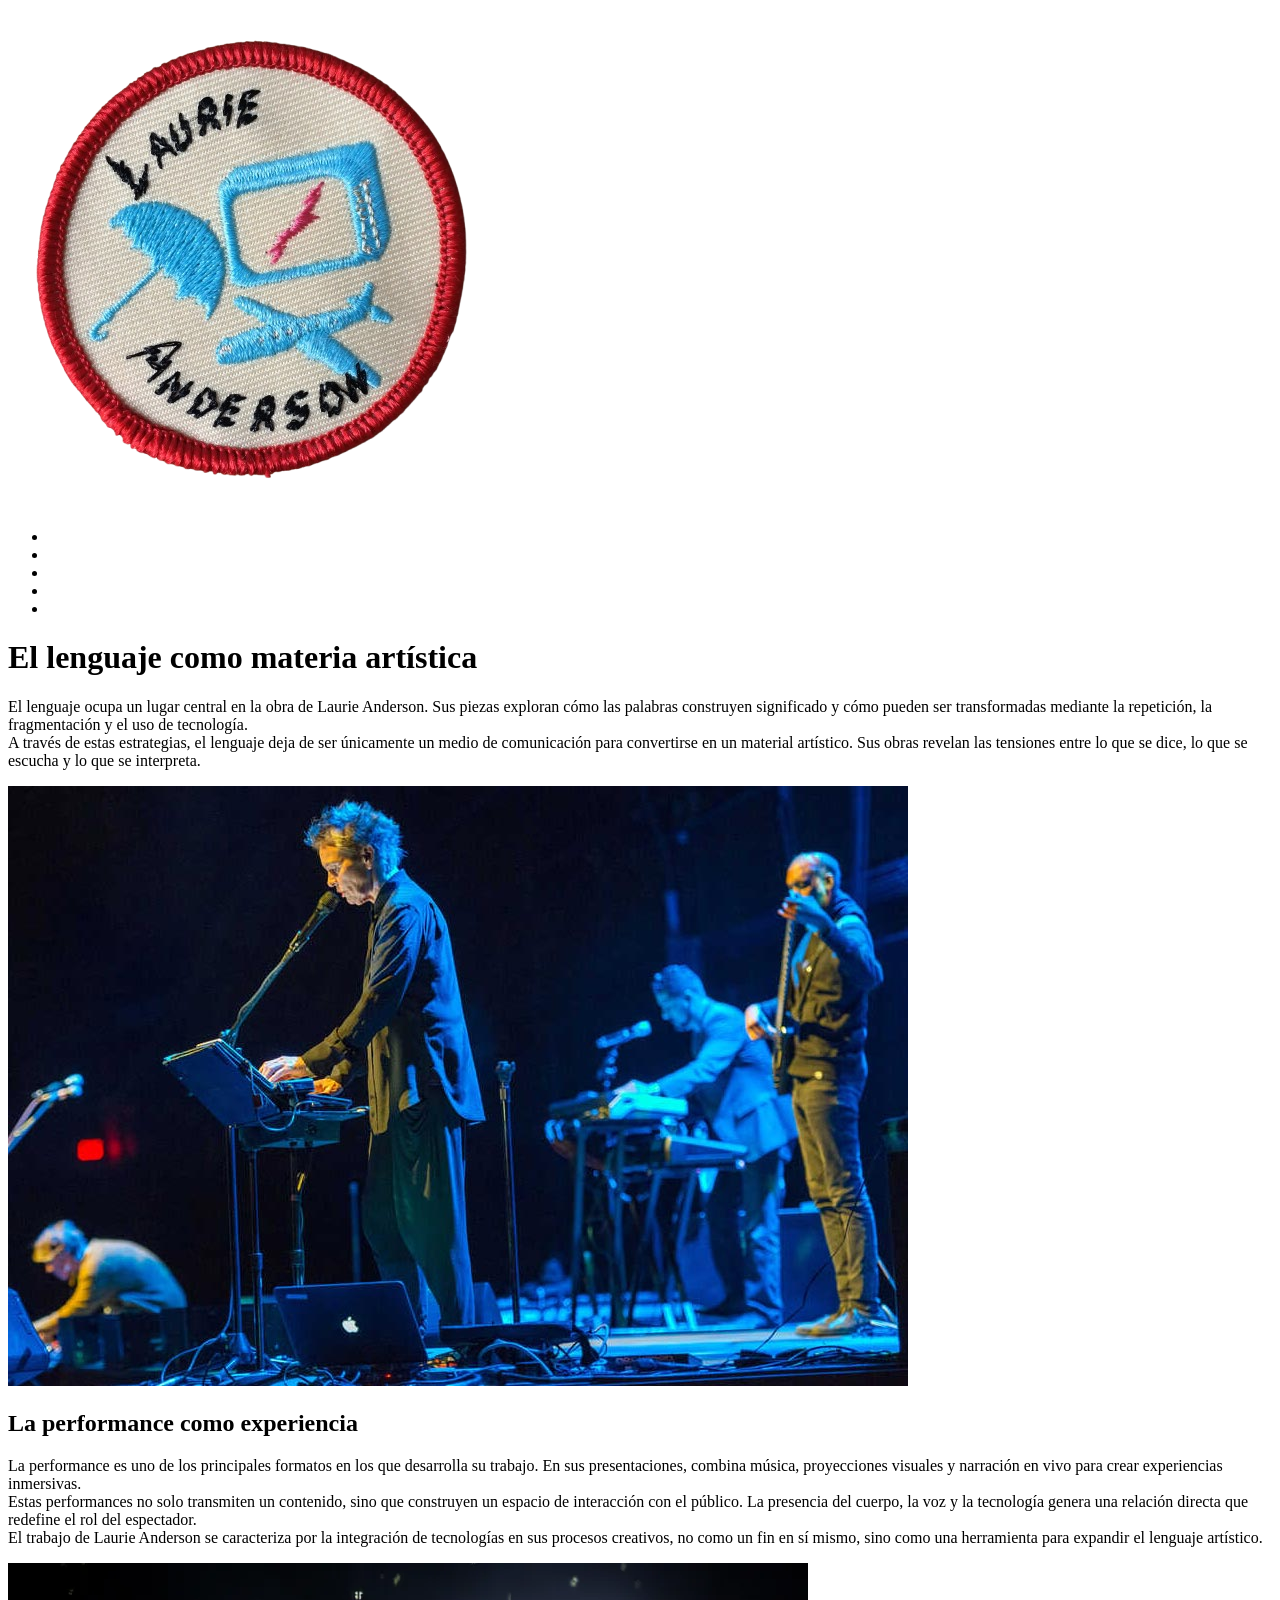
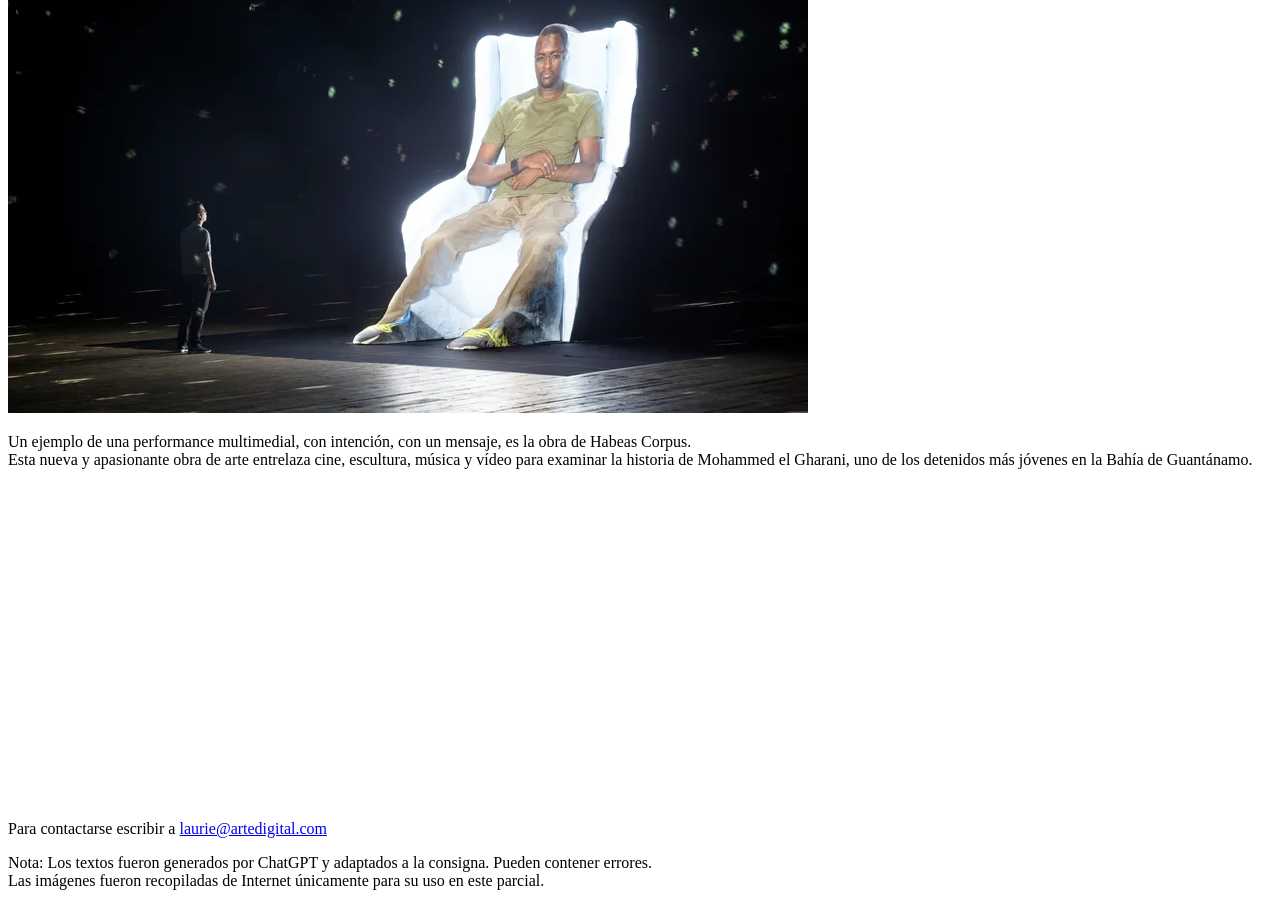
==== pag2-metodologia.html @ 0315f9ae "Finalizo de bosquejar páginas 2 y 3, y corrijo unos errores semánticos" ====
<!DOCTYPE html>
<html lang="es">
    <head>
        <title>Laurie Anderson</title>
        <meta charset="UTF-8">
        <link rel="icon" type="image/x-icon" href="materiales-extra/logo-icon.ico">
    </head>
    <body>
        <header>
            <img src="materiales-extra/logo-header.png" alt="Logo de parche de Laurie Anderson" class="logo-header">
            <nav>
                <ul>
                    <li class="vinculos-header"><a href=""></a></li>
                    <li class="vinculos-header"><a href=""></a></li>
                    <li class="twitter"><a href="http://www.twitter.com/onlyanexpert" target="_blank"></a></li>
                    <li class="facebook"><a href="https://www.facebook.com/LaurieAnderson" target="_blank"></li>
                    <li class="instagram"><a href="http://instagram.com/laurieandersonofficial" target="_blank"></a></li>
                </ul>
            </nav>
        </header>
        <main>
            <h1>El lenguaje como materia artística</h1>
            <p>El lenguaje ocupa un lugar central en la obra de Laurie Anderson. Sus piezas exploran cómo las palabras construyen significado y cómo pueden ser transformadas mediante la repetición, la fragmentación y el uso de tecnología.<br>
                A través de estas estrategias, el lenguaje deja de ser únicamente un medio de comunicación para convertirse en un material artístico. Sus obras revelan las tensiones entre lo que se dice, lo que se escucha y lo que se interpreta.</p>
            <img src="materiales-tema2/anderson-2.jpg" alt="Laurie Anderson en el concierto Habeas Corpus">
            <h2>La performance como experiencia</h2>
            <p>La performance es uno de los principales formatos en los que desarrolla su trabajo. En sus presentaciones, combina música, proyecciones visuales y narración en vivo para crear experiencias inmersivas.<br>
                Estas performances no solo transmiten un contenido, sino que construyen un espacio de interacción con el público. La presencia del cuerpo, la voz y la tecnología genera una relación directa que redefine el rol del espectador.<br>
                El trabajo de Laurie Anderson se caracteriza por la integración de tecnologías en sus procesos creativos, no como un fin en sí mismo, sino como una herramienta para expandir el lenguaje artístico.</p>
            <img src="materiales-extra/anderson-habeas-corpus.jpg" alt="Mohammed El Gharani proyectado en la muestra de Habeas Corpus">
            <p>Un ejemplo de una performance multimedial, con intención, con un mensaje, es la obra de Habeas Corpus.<br>
                Esta nueva y apasionante obra de arte entrelaza cine, escultura, música y vídeo para examinar la historia de Mohammed el Gharani, uno de los detenidos más jóvenes en la Bahía de Guantánamo.</p>
            <iframe width="560" height="315" src="https://www.youtube.com/embed/kUKLA-W0nDM?si=xR0aLbMZtqOTY770" title="YouTube video player" frameborder="0" allow="accelerometer; autoplay; clipboard-write; encrypted-media; gyroscope; picture-in-picture; web-share" referrerpolicy="strict-origin-when-cross-origin" allowfullscreen></iframe>
        </main>
        <footer>
            <p>Para contactarse escribir a <a href="mailto:laurie@artedigital.com">laurie@artedigital.com</a></p>
            <p>Nota: Los textos fueron generados por ChatGPT y adaptados a la consigna. Pueden contener errores.<br>Las imágenes fueron recopiladas de Internet únicamente para su uso en este parcial.</p>
        </footer>
    </body>
</html>
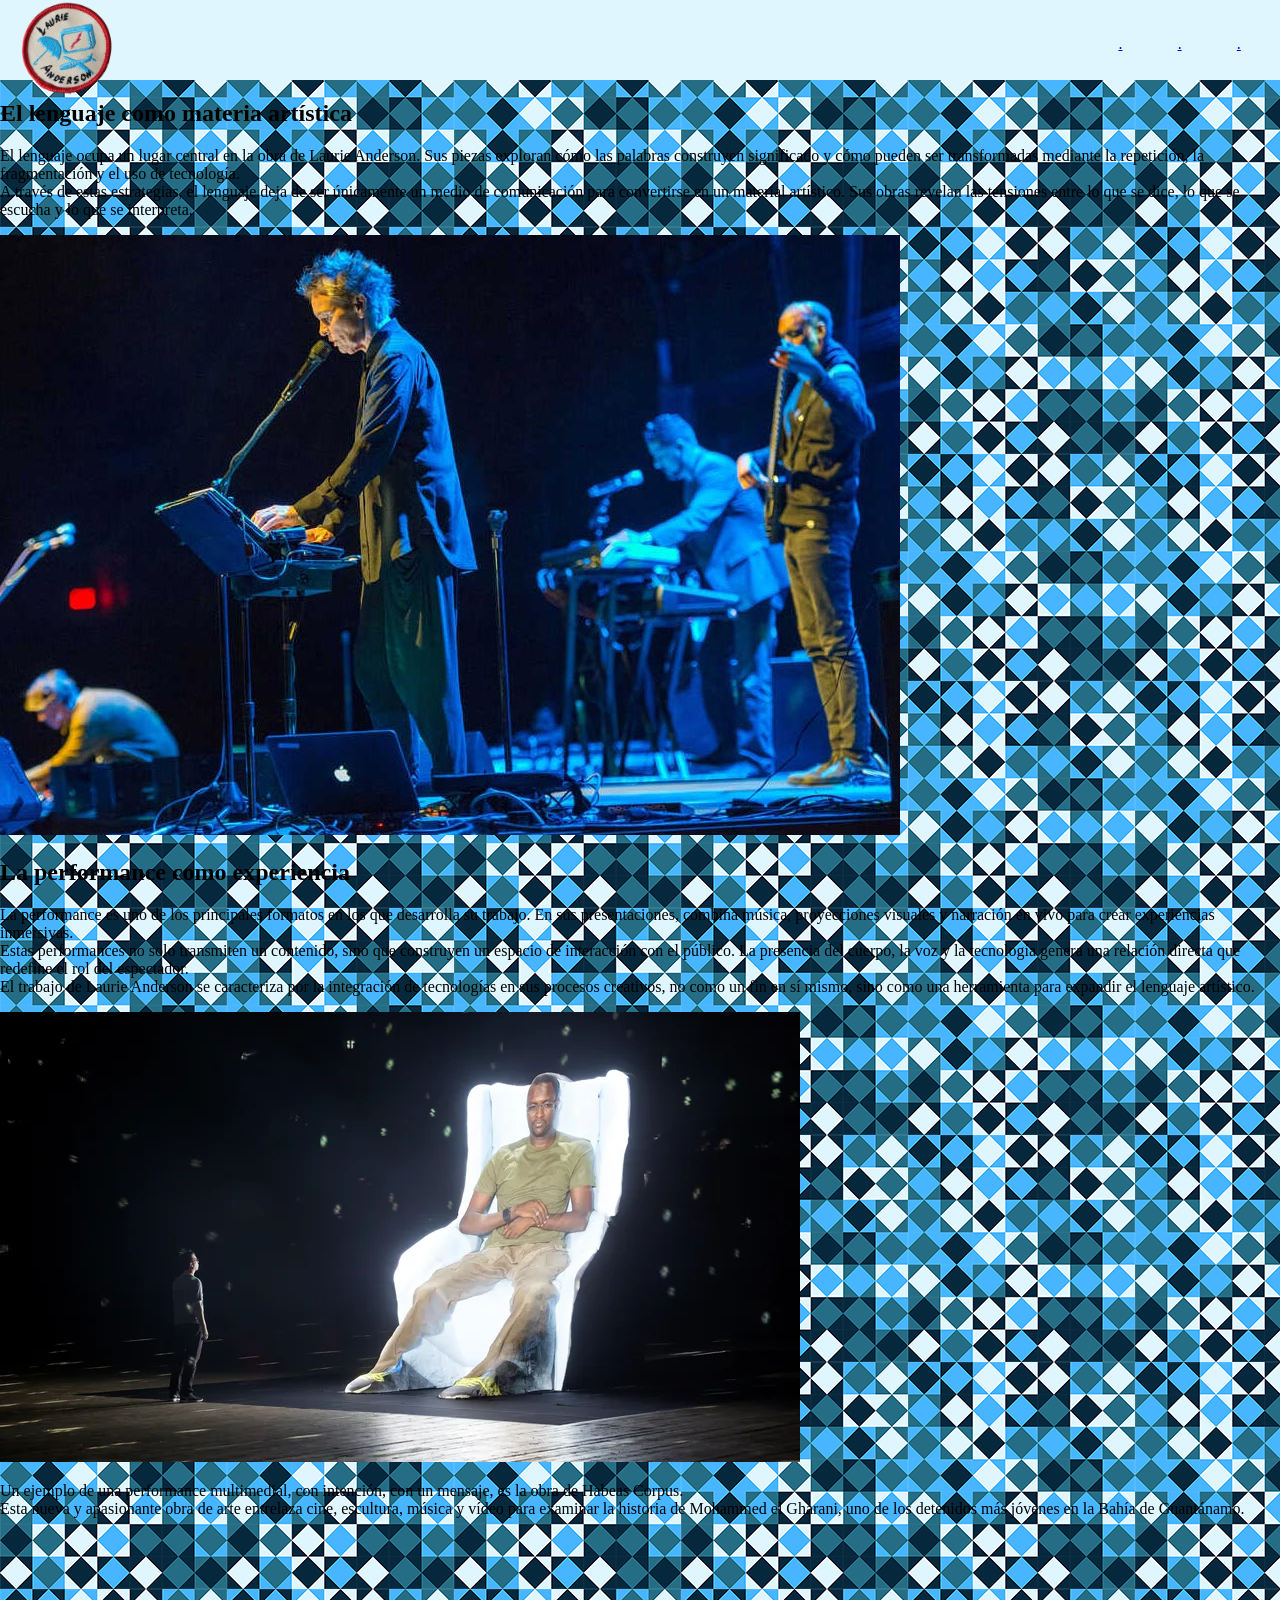
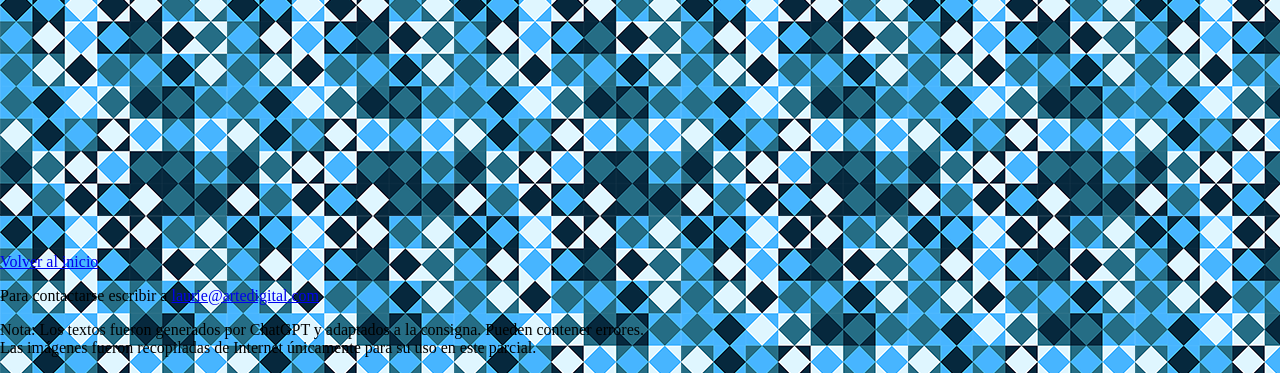
==== commit d1d9c3f3: "Agrego clases e identificadores a mi código HTML y comienzo a diseñar la página inicial" ====
--- a/pag2-metodologia.html
+++ b/pag2-metodologia.html
@@ -1,9 +1,13 @@
 <!DOCTYPE html>
 <html lang="es">
     <head>
-        <title>Laurie Anderson</title>
+        <title>Laurie Anderson - Metodología</title>
         <meta charset="UTF-8">
+        <link href="estilos.css" rel="stylesheet">
         <link rel="icon" type="image/x-icon" href="materiales-extra/logo-icon.ico">
+        <link rel="preconnect" href="https://fonts.googleapis.com">
+        <link rel="preconnect" href="https://fonts.gstatic.com" crossorigin>
+        <link href="https://fonts.googleapis.com/css2?family=Abel&display=swap" rel="stylesheet">
     </head>
     <body>
         <header>
@@ -12,25 +16,33 @@
                 <ul>
                     <li class="vinculos-header"><a href=""></a></li>
                     <li class="vinculos-header"><a href=""></a></li>
-                    <li class="twitter"><a href="http://www.twitter.com/onlyanexpert" target="_blank"></a></li>
-                    <li class="facebook"><a href="https://www.facebook.com/LaurieAnderson" target="_blank"></li>
-                    <li class="instagram"><a href="http://instagram.com/laurieandersonofficial" target="_blank"></a></li>
+                    <li class="twitter redes"><a href="http://www.twitter.com/onlyanexpert" target="_blank">.</a></li>
+                    <li class="facebook redes"><a href="https://www.facebook.com/LaurieAnderson" target="_blank">.</a></li>
+                    <li class="instagram redes"><a href="http://instagram.com/laurieandersonofficial" target="_blank">.</a></li>
                 </ul>
             </nav>
         </header>
         <main>
-            <h1>El lenguaje como materia artística</h1>
-            <p>El lenguaje ocupa un lugar central en la obra de Laurie Anderson. Sus piezas exploran cómo las palabras construyen significado y cómo pueden ser transformadas mediante la repetición, la fragmentación y el uso de tecnología.<br>
-                A través de estas estrategias, el lenguaje deja de ser únicamente un medio de comunicación para convertirse en un material artístico. Sus obras revelan las tensiones entre lo que se dice, lo que se escucha y lo que se interpreta.</p>
-            <img src="materiales-tema2/anderson-2.jpg" alt="Laurie Anderson en el concierto Habeas Corpus">
-            <h2>La performance como experiencia</h2>
-            <p>La performance es uno de los principales formatos en los que desarrolla su trabajo. En sus presentaciones, combina música, proyecciones visuales y narración en vivo para crear experiencias inmersivas.<br>
-                Estas performances no solo transmiten un contenido, sino que construyen un espacio de interacción con el público. La presencia del cuerpo, la voz y la tecnología genera una relación directa que redefine el rol del espectador.<br>
-                El trabajo de Laurie Anderson se caracteriza por la integración de tecnologías en sus procesos creativos, no como un fin en sí mismo, sino como una herramienta para expandir el lenguaje artístico.</p>
-            <img src="materiales-extra/anderson-habeas-corpus.jpg" alt="Mohammed El Gharani proyectado en la muestra de Habeas Corpus">
-            <p>Un ejemplo de una performance multimedial, con intención, con un mensaje, es la obra de Habeas Corpus.<br>
-                Esta nueva y apasionante obra de arte entrelaza cine, escultura, música y vídeo para examinar la historia de Mohammed el Gharani, uno de los detenidos más jóvenes en la Bahía de Guantánamo.</p>
-            <iframe width="560" height="315" src="https://www.youtube.com/embed/kUKLA-W0nDM?si=xR0aLbMZtqOTY770" title="YouTube video player" frameborder="0" allow="accelerometer; autoplay; clipboard-write; encrypted-media; gyroscope; picture-in-picture; web-share" referrerpolicy="strict-origin-when-cross-origin" allowfullscreen></iframe>
+            <a id="inicio"></a>            
+            <section>
+                <h1>El lenguaje como materia artística</h1>
+                <p>El lenguaje ocupa un lugar central en la obra de Laurie Anderson. Sus piezas exploran cómo las palabras construyen significado y cómo pueden ser transformadas mediante la repetición, la fragmentación y el uso de tecnología.<br>
+                    A través de estas estrategias, el lenguaje deja de ser únicamente un medio de comunicación para convertirse en un material artístico. Sus obras revelan las tensiones entre lo que se dice, lo que se escucha y lo que se interpreta.</p>
+                <img src="materiales-tema2/anderson-2.jpg" alt="Laurie Anderson en el concierto Habeas Corpus">
+            </section>
+            <section>
+                <h2>La performance como experiencia</h2>
+                <p>La performance es uno de los principales formatos en los que desarrolla su trabajo. En sus presentaciones, combina música, proyecciones visuales y narración en vivo para crear experiencias inmersivas.<br>
+                    Estas performances no solo transmiten un contenido, sino que construyen un espacio de interacción con el público. La presencia del cuerpo, la voz y la tecnología genera una relación directa que redefine el rol del espectador.<br>
+                    El trabajo de Laurie Anderson se caracteriza por la integración de tecnologías en sus procesos creativos, no como un fin en sí mismo, sino como una herramienta para expandir el lenguaje artístico.</p>
+                <img src="materiales-extra/anderson-habeas-corpus.jpg" alt="Mohammed El Gharani proyectado en la muestra de Habeas Corpus">
+            </section>  
+            <section>  
+                <p>Un ejemplo de una performance multimedial, con intención, con un mensaje, es la obra de Habeas Corpus.<br>
+                    Esta nueva y apasionante obra de arte entrelaza cine, escultura, música y vídeo para examinar la historia de Mohammed el Gharani, uno de los detenidos más jóvenes en la Bahía de Guantánamo.</p>
+                <iframe width="560" height="315" src="https://www.youtube.com/embed/kUKLA-W0nDM?si=xR0aLbMZtqOTY770" title="YouTube video player" frameborder="0" allow="accelerometer; autoplay; clipboard-write; encrypted-media; gyroscope; picture-in-picture; web-share" referrerpolicy="strict-origin-when-cross-origin" allowfullscreen></iframe>
+            </section>
+            <div id="boton-ancla"><a href="#inicio">Volver al inicio</a></div>
         </main>
         <footer>
             <p>Para contactarse escribir a <a href="mailto:laurie@artedigital.com">laurie@artedigital.com</a></p>
--- a/estilos.css
+++ b/estilos.css
@@ -0,0 +1,106 @@
+/* body */
+body {
+    background: rgba(71, 181, 255) url(materiales-tema2/fondo.png);
+    margin: 0;
+    padding: 0;
+}
+
+/* barra de navegación */
+header {
+    display: flex;
+    box-sizing: border-box;
+    align-items: center;
+    top: 0;
+    left: 0;
+    right: 0;
+    height: 5rem;
+    background-color: rgba(223, 246, 255);
+    margin: 0 0 0 0;
+}
+
+.logo-header {
+    height: 6.5rem; 
+    width: auto;
+    margin-top: 1rem;
+    margin-left: 1rem;
+}
+
+nav {
+    margin-left: auto;
+    height: 100%;
+}
+nav ul {
+    list-style-type: none;
+    display: flex;
+    align-items: center;
+    margin: 0;
+    padding: 0;
+    height: 100%;
+}
+
+.vinculos-header {
+    gap: 1rem;
+    display: flex;
+    font-family: "Abel", sans-serif;
+    font-weight: 400;
+    font-style: normal;
+    font-size: 3rem;
+    margin-right: 3rem;
+    gap: 2rem;
+    height: 100%;
+}
+
+.vinculos-header a{
+    display: flex;
+    color:black;
+    text-decoration: none;
+    height: 100%;
+    align-items: center;
+    padding: 0 1.5rem;
+}
+
+.vinculos-header a:hover{
+    background-color: rgba(186, 206, 214);
+}
+
+.redes {
+    display: flex;
+    align-items: center;
+    margin-left: 1rem;
+    margin-right: 1.5rem;
+    margin-top: 0.5rem;
+}
+
+.twitter, .facebook, .instagram {
+    height: 1.2rem;
+    width: 1.2rem;
+}
+
+/* main pág principal */
+.sec-inicio1, .sec-inicio2 {
+    background-color: rgba(203, 231, 242, 0.8);
+    width: 80%;
+    border-radius: 0.2rem;
+    display: flex;
+    margin-top: 2rem;
+    padding: 1rem 1rem 1rem 1rem;
+}
+
+.sec-inicio1 p, .sec-inicio1 h1, .sec-inicio2 p, .sec-inicio2 h2{
+    width: 90%;
+    font-family: Verdana, Geneva, Tahoma, sans-serif;
+}
+
+.sec-inicio2 {
+    margin-left: auto;
+}
+
+#frase-foto {
+    font-style: italic;
+    color: rgb(90,90,90);
+    font-size: 0.8rem;
+}
+
+#foto-inicio, #osuperman {
+    margin: 2rem 1rem;
+}
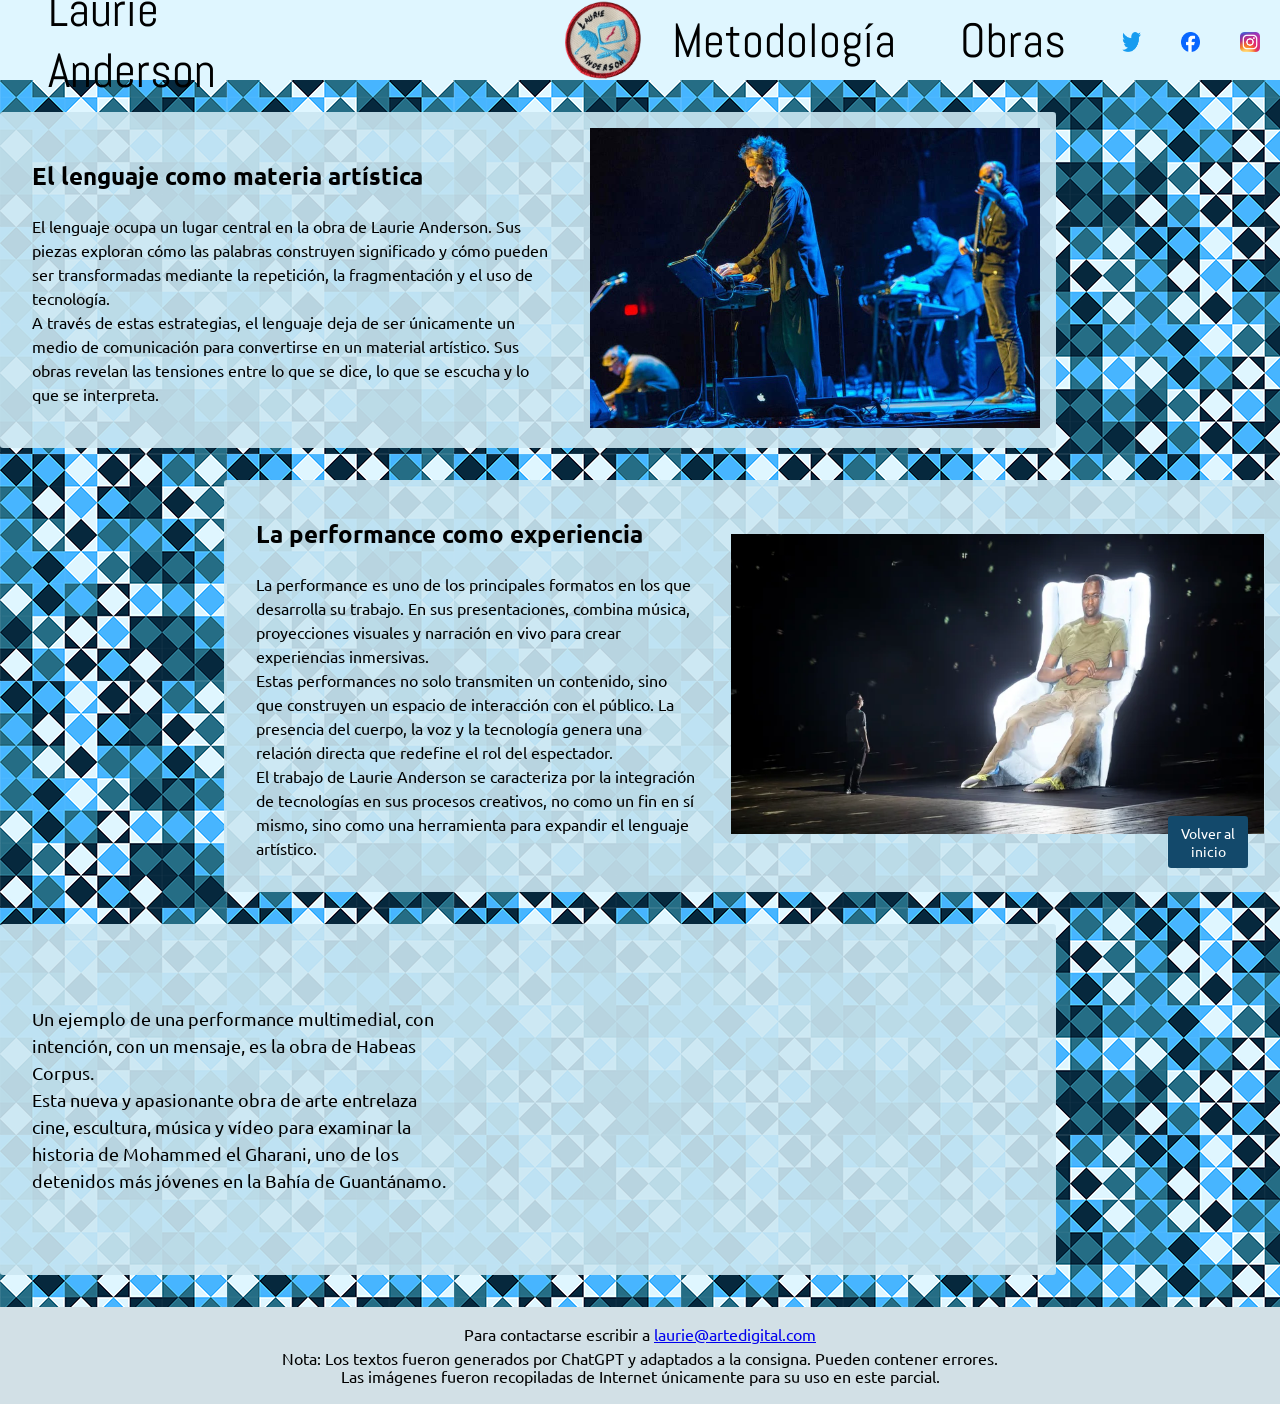
==== commit ed39c612: "Finalizo css de páginas 1 (principal) y 2 (metodología)" ====
--- a/pag2-metodologia.html
+++ b/pag2-metodologia.html
@@ -1,52 +1,88 @@
 <!DOCTYPE html>
 <html lang="es">
-    <head>
-        <title>Laurie Anderson - Metodología</title>
-        <meta charset="UTF-8">
-        <link href="estilos.css" rel="stylesheet">
-        <link rel="icon" type="image/x-icon" href="materiales-extra/logo-icon.ico">
-        <link rel="preconnect" href="https://fonts.googleapis.com">
-        <link rel="preconnect" href="https://fonts.gstatic.com" crossorigin>
-        <link href="https://fonts.googleapis.com/css2?family=Abel&display=swap" rel="stylesheet">
-    </head>
-    <body>
-        <header>
-            <img src="materiales-extra/logo-header.png" alt="Logo de parche de Laurie Anderson" class="logo-header">
-            <nav>
-                <ul>
-                    <li class="vinculos-header"><a href=""></a></li>
-                    <li class="vinculos-header"><a href=""></a></li>
-                    <li class="twitter redes"><a href="http://www.twitter.com/onlyanexpert" target="_blank">.</a></li>
-                    <li class="facebook redes"><a href="https://www.facebook.com/LaurieAnderson" target="_blank">.</a></li>
-                    <li class="instagram redes"><a href="http://instagram.com/laurieandersonofficial" target="_blank">.</a></li>
-                </ul>
-            </nav>
-        </header>
-        <main>
-            <a id="inicio"></a>            
-            <section>
+
+<head>
+    <title>Laurie Anderson - Metodología</title>
+    <meta charset="UTF-8">
+    <link href="estilos.css" rel="stylesheet">
+    <link rel="icon" type="image/x-icon" href="materiales-extra/logo-icon.ico">
+</head>
+
+<body>
+    <a id="inicio"></a>
+    <header>
+        <p id="nombre-header">Laurie Anderson</p>
+        <a href="index.html" class="logo-link"><img src="materiales-extra/logo-header.png"
+                alt="Logo de parche de Laurie Anderson" height="200" width="200" class="logo-header"></a>
+        <nav>
+            <ul>
+                <div class="vinculos-header">
+                    <li><a href="pag2-metodologia.html">Metodología</a></li>
+                    <li><a href="pag3-obras.html">Obras</a></li>
+                </div>
+                <li class="redes"><a href="http://www.twitter.com/onlyanexpert" target="_blank"><img
+                            src="materiales-extra/twitter.png" alt="Logo de Twitter" class="twitter"></a></li>
+                <li class="redes"><a href="https://www.facebook.com/LaurieAnderson" target="_blank"><img
+                            src="materiales-extra/facebook.png" alt="Logo de Facebook" class="facebook"></a></li>
+                <li class="redes"><a href="http://instagram.com/laurieandersonofficial" target="_blank"><img
+                            src="materiales-extra/instagram.png" alt="Logo de Instagram" class="instagram"></a></li>
+            </ul>
+        </nav>
+    </header>
+    <main>
+        <section class="sec-meto1">
+            <div class="textos">
                 <h1>El lenguaje como materia artística</h1>
-                <p>El lenguaje ocupa un lugar central en la obra de Laurie Anderson. Sus piezas exploran cómo las palabras construyen significado y cómo pueden ser transformadas mediante la repetición, la fragmentación y el uso de tecnología.<br>
-                    A través de estas estrategias, el lenguaje deja de ser únicamente un medio de comunicación para convertirse en un material artístico. Sus obras revelan las tensiones entre lo que se dice, lo que se escucha y lo que se interpreta.</p>
-                <img src="materiales-tema2/anderson-2.jpg" alt="Laurie Anderson en el concierto Habeas Corpus">
-            </section>
-            <section>
+                <p>El lenguaje ocupa un lugar central en la obra de Laurie Anderson. Sus piezas exploran cómo las
+                    palabras construyen significado y cómo pueden ser transformadas mediante la repetición, la
+                    fragmentación y el uso de tecnología.<br>
+                    A través de estas estrategias, el lenguaje deja de ser únicamente un medio de comunicación para
+                    convertirse en un material artístico. Sus obras revelan las tensiones entre lo que se dice, lo que
+                    se escucha y lo que se interpreta.</p>
+            </div>
+            <div class="obj-meto">
+                <img src="materiales-tema2/anderson-2.jpg" alt="Laurie Anderson en el concierto Habeas Corpus" height="300" width="auto">
+            </div>
+        </section>
+        <section class="sec-meto2">
+            <div class="textos">
                 <h2>La performance como experiencia</h2>
-                <p>La performance es uno de los principales formatos en los que desarrolla su trabajo. En sus presentaciones, combina música, proyecciones visuales y narración en vivo para crear experiencias inmersivas.<br>
-                    Estas performances no solo transmiten un contenido, sino que construyen un espacio de interacción con el público. La presencia del cuerpo, la voz y la tecnología genera una relación directa que redefine el rol del espectador.<br>
-                    El trabajo de Laurie Anderson se caracteriza por la integración de tecnologías en sus procesos creativos, no como un fin en sí mismo, sino como una herramienta para expandir el lenguaje artístico.</p>
-                <img src="materiales-extra/anderson-habeas-corpus.jpg" alt="Mohammed El Gharani proyectado en la muestra de Habeas Corpus">
-            </section>  
-            <section>  
-                <p>Un ejemplo de una performance multimedial, con intención, con un mensaje, es la obra de Habeas Corpus.<br>
-                    Esta nueva y apasionante obra de arte entrelaza cine, escultura, música y vídeo para examinar la historia de Mohammed el Gharani, uno de los detenidos más jóvenes en la Bahía de Guantánamo.</p>
-                <iframe width="560" height="315" src="https://www.youtube.com/embed/kUKLA-W0nDM?si=xR0aLbMZtqOTY770" title="YouTube video player" frameborder="0" allow="accelerometer; autoplay; clipboard-write; encrypted-media; gyroscope; picture-in-picture; web-share" referrerpolicy="strict-origin-when-cross-origin" allowfullscreen></iframe>
-            </section>
-            <div id="boton-ancla"><a href="#inicio">Volver al inicio</a></div>
-        </main>
-        <footer>
-            <p>Para contactarse escribir a <a href="mailto:laurie@artedigital.com">laurie@artedigital.com</a></p>
-            <p>Nota: Los textos fueron generados por ChatGPT y adaptados a la consigna. Pueden contener errores.<br>Las imágenes fueron recopiladas de Internet únicamente para su uso en este parcial.</p>
-        </footer>
-    </body>
+                <p>La performance es uno de los principales formatos en los que desarrolla su trabajo. En sus
+                    presentaciones, combina música, proyecciones visuales y narración en vivo para crear experiencias
+                    inmersivas.<br>
+                    Estas performances no solo transmiten un contenido, sino que construyen un espacio de interacción
+                    con el público. La presencia del cuerpo, la voz y la tecnología genera una relación directa que
+                    redefine el rol del espectador.<br>
+                    El trabajo de Laurie Anderson se caracteriza por la integración de tecnologías en sus procesos
+                    creativos, no como un fin en sí mismo, sino como una herramienta para expandir el lenguaje
+                    artístico.</p>
+            </div>
+            <div class="obj-meto">
+                <img src="materiales-extra/anderson-habeas-corpus.jpg"
+                    alt="Mohammed El Gharani proyectado en la muestra de Habeas Corpus" height="300" width="auto">
+            </div>
+        </section>
+        <section class="sec-meto3">
+            <div class="textos">
+                <p>Un ejemplo de una performance multimedial, con intención, con un mensaje, es la obra de Habeas
+                    Corpus.<br>
+                    Esta nueva y apasionante obra de arte entrelaza cine, escultura, música y vídeo para examinar la
+                    historia de Mohammed el Gharani, uno de los detenidos más jóvenes en la Bahía de Guantánamo.</p>
+            </div>
+            <div class="obj-meto">
+                <iframe width="560" height="315" src="https://www.youtube.com/embed/kUKLA-W0nDM?si=xR0aLbMZtqOTY770"
+                    title="YouTube video player" frameborder="0"
+                    allow="accelerometer; autoplay; clipboard-write; encrypted-media; gyroscope; picture-in-picture; web-share"
+                    referrerpolicy="strict-origin-when-cross-origin" allowfullscreen></iframe>
+            </div>
+        </section>
+        <div id="boton-ancla"><a href="#inicio">Volver al inicio</a></div>
+    </main>
+    <footer>
+        <p>Para contactarse escribir a <a href="mailto:laurie@artedigital.com">laurie@artedigital.com</a></p>
+        <p>Nota: Los textos fueron generados por ChatGPT y adaptados a la consigna. Pueden contener errores.<br>Las
+            imágenes fueron recopiladas de Internet únicamente para su uso en este parcial.</p>
+    </footer>
+</body>
+
 </html>
--- a/estilos.css
+++ b/estilos.css
@@ -1,3 +1,7 @@
+/* fuentes */
+@import url('https://fonts.googleapis.com/css2?family=Abel&display=swap');
+@import url('https://fonts.googleapis.com/css2?family=Abel&family=Roboto:ital,wght@0,100..900;1,100..900&family=Ubuntu:ital,wght@0,300;0,400;0,500;0,700;1,300;1,400;1,500;1,700&display=swap');
+
 /* body */
 body {
     background: rgba(71, 181, 255) url(materiales-tema2/fondo.png);
@@ -18,17 +22,32 @@
     margin: 0 0 0 0;
 }
 
+#nombre-header {
+    font-family: "Abel", sans-serif;
+    font-weight: 400;
+    font-style: normal;
+    font-size: 3rem;
+    margin-left: 3rem;
+}
+
 .logo-header {
-    height: 6.5rem; 
+    height: 5.5rem;
     width: auto;
-    margin-top: 1rem;
-    margin-left: 1rem;
+    margin-left: 21.5rem;
+    margin-top: 0.2rem;
+}
+
+.logo-header:hover {
+    height: 7rem;
+    width: auto;
+    margin-left: 20.8rem;
 }
 
 nav {
     margin-left: auto;
     height: 100%;
 }
+
 nav ul {
     list-style-type: none;
     display: flex;
@@ -45,21 +64,20 @@
     font-weight: 400;
     font-style: normal;
     font-size: 3rem;
-    margin-right: 3rem;
-    gap: 2rem;
+    margin-right: 1rem;
     height: 100%;
 }
 
-.vinculos-header a{
+.vinculos-header a {
     display: flex;
-    color:black;
+    color: black;
     text-decoration: none;
     height: 100%;
     align-items: center;
     padding: 0 1.5rem;
 }
 
-.vinculos-header a:hover{
+.vinculos-header a:hover {
     background-color: rgba(186, 206, 214);
 }
 
@@ -71,24 +89,68 @@
     margin-top: 0.5rem;
 }
 
-.twitter, .facebook, .instagram {
+.twitter,
+.facebook,
+.instagram {
     height: 1.2rem;
     width: 1.2rem;
 }
 
+/* footer */
+footer {
+    background-color: rgb(210, 224, 230);
+    text-align: center;
+    padding: 0.8rem;
+}
+
+footer p {
+    font-family: "Ubuntu", sans-serif;
+    margin: 0 0;
+    line-height: 1.1;
+    margin: 0.4rem 0;
+}
+
+/* botón ancla flotante */
+#boton-ancla {
+    position: fixed;
+    bottom: 2rem;
+    right: 2rem;
+    width: 5rem;
+    text-align: center;
+    font-size: 0.9rem;
+    font-family: "Ubuntu", sans-serif;
+}
+
+#boton-ancla a {
+    display: block;
+    background-color: rgb(19, 73, 107);
+    color: white;
+    text-decoration: none;
+    padding: 0.5rem;
+    border-radius: 0.2rem;
+}
+
 /* main pág principal */
-.sec-inicio1, .sec-inicio2 {
-    background-color: rgba(203, 231, 242, 0.8);
+.sec-inicio1,
+.sec-inicio2 {
+    background-color: rgba(203, 231, 242, 0.9);
     width: 80%;
     border-radius: 0.2rem;
     display: flex;
     margin-top: 2rem;
-    padding: 1rem 1rem 1rem 1rem;
+    margin-bottom: 2rem;
+    padding: 1rem;
+    align-items: center;
 }
 
-.sec-inicio1 p, .sec-inicio1 h1, .sec-inicio2 p, .sec-inicio2 h2{
+.sec-inicio1 p,
+.sec-inicio1 h1,
+.sec-inicio2 p,
+.sec-inicio2 h2 {
     width: 90%;
-    font-family: Verdana, Geneva, Tahoma, sans-serif;
+    font-family: "Ubuntu", sans-serif;
+    line-height: 1.5;
+    margin-left: 1rem;
 }
 
 .sec-inicio2 {
@@ -97,10 +159,39 @@
 
 #frase-foto {
     font-style: italic;
-    color: rgb(90,90,90);
+    color: rgb(90, 90, 90);
     font-size: 0.8rem;
 }
 
-#foto-inicio, #osuperman {
-    margin: 2rem 1rem;
-}+.obj-inicio {
+    margin: 3rem 1rem;
+}
+
+/* main pág2 metodología */
+
+.sec-meto1, .sec-meto2, .sec-meto3 {
+    background-color: rgba(203, 231, 242, 0.9);
+    width: 80%;
+    border-radius: 0.2rem;
+    display: flex;
+    margin-top: 2rem;
+    margin-bottom: 2rem;
+    padding: 1rem;
+    align-items: center;
+}
+
+.sec-meto2 {
+    margin-left: auto;
+}
+
+.sec-meto3 p {
+    font-size: large;
+}
+
+.sec-meto1 p, .sec-meto1 h1, .sec-meto2 p, .sec-meto2 h2, .sec-meto3 p, .sec-meto3 h2 {
+    width: 90%;
+    font-family: "Ubuntu", sans-serif;
+    line-height: 1.5;
+    margin-left: 1rem;
+}
+
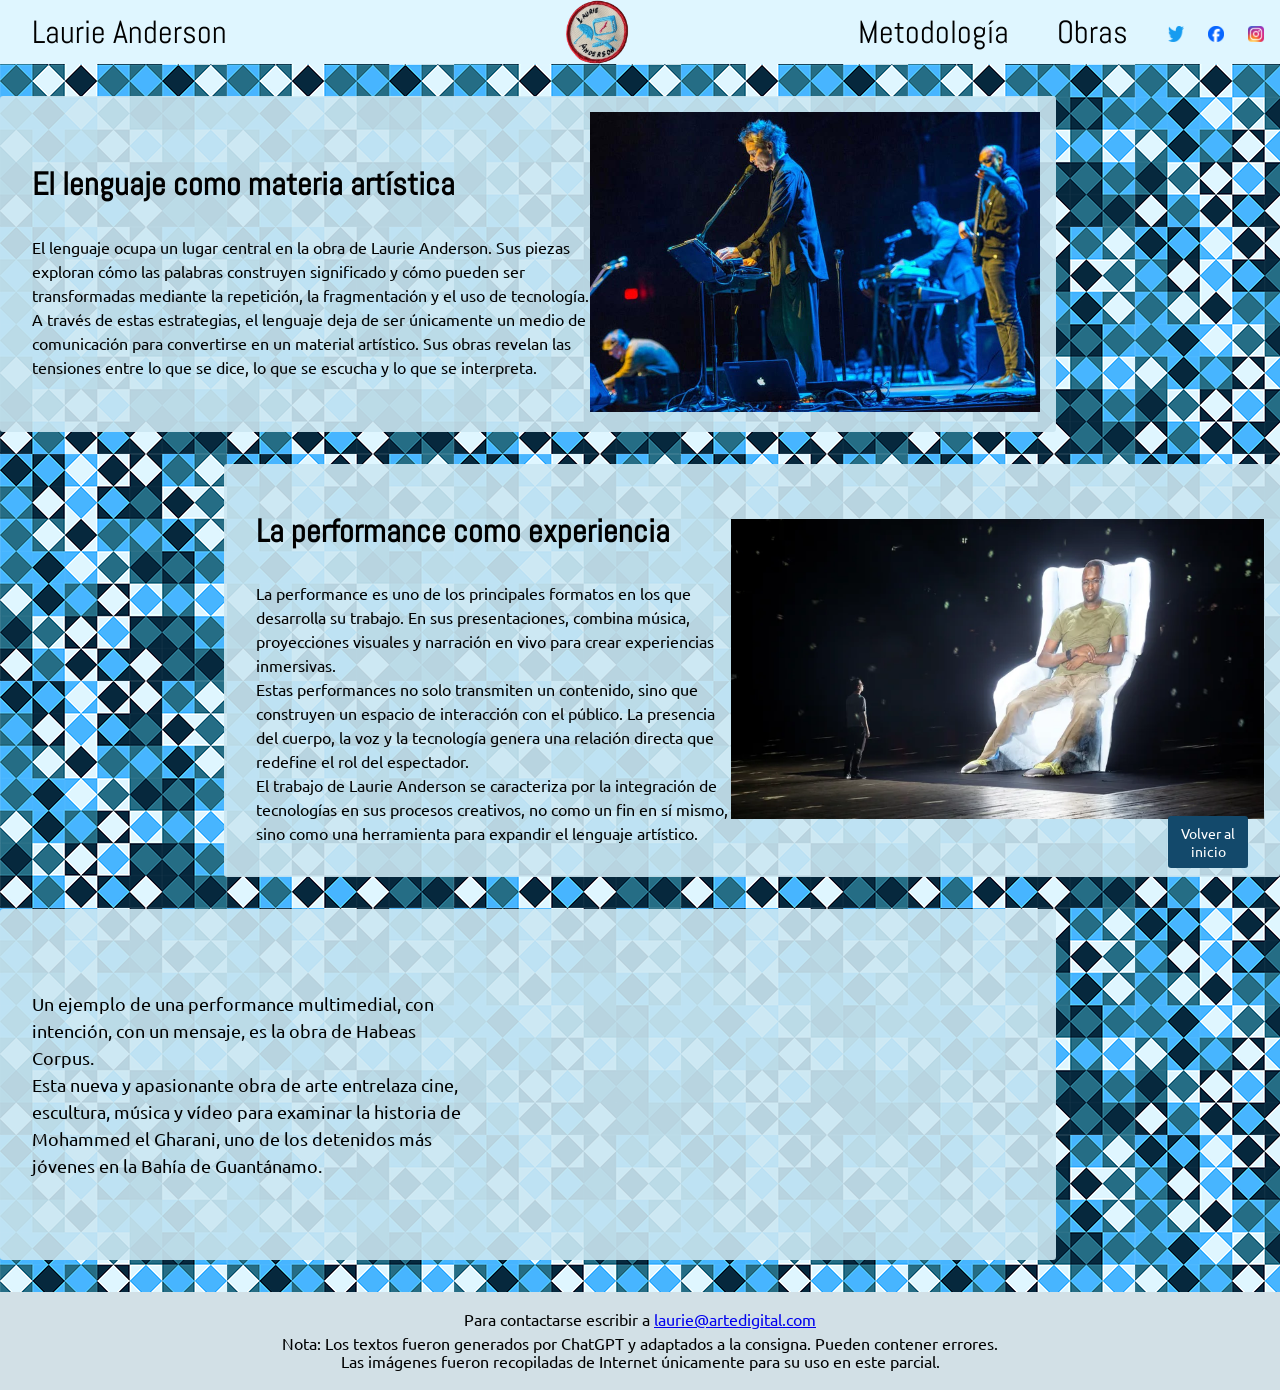
==== commit dc584b1e: "Finalizo css de las páginas restantes y añado detalles finales, corrijo estructura de archivos, agre" ====
--- a/pag2-metodologia.html
+++ b/pag2-metodologia.html
@@ -4,16 +4,16 @@
 <head>
     <title>Laurie Anderson - Metodología</title>
     <meta charset="UTF-8">
-    <link href="estilos.css" rel="stylesheet">
-    <link rel="icon" type="image/x-icon" href="materiales-extra/logo-icon.ico">
+    <link href="css/estilos.css" rel="stylesheet">
+    <link rel="icon" type="image/x-icon" href="img/logo-icon.ico">
 </head>
 
 <body>
     <a id="inicio"></a>
     <header>
         <p id="nombre-header">Laurie Anderson</p>
-        <a href="index.html" class="logo-link"><img src="materiales-extra/logo-header.png"
-                alt="Logo de parche de Laurie Anderson" height="200" width="200" class="logo-header"></a>
+        <a href="index.html" class="logo-link"><img src="img/logo-header.png" alt="Logo de parche de Laurie Anderson"
+                height="200" width="200" class="logo-header"></a>
         <nav>
             <ul>
                 <div class="vinculos-header">
@@ -21,63 +21,66 @@
                     <li><a href="pag3-obras.html">Obras</a></li>
                 </div>
                 <li class="redes"><a href="http://www.twitter.com/onlyanexpert" target="_blank"><img
-                            src="materiales-extra/twitter.png" alt="Logo de Twitter" class="twitter"></a></li>
+                            src="img/twitter.png" alt="Logo de Twitter" class="twitter"></a></li>
                 <li class="redes"><a href="https://www.facebook.com/LaurieAnderson" target="_blank"><img
-                            src="materiales-extra/facebook.png" alt="Logo de Facebook" class="facebook"></a></li>
+                            src="img/facebook.png" alt="Logo de Facebook" class="facebook"></a></li>
                 <li class="redes"><a href="http://instagram.com/laurieandersonofficial" target="_blank"><img
-                            src="materiales-extra/instagram.png" alt="Logo de Instagram" class="instagram"></a></li>
+                            src="img/instagram.png" alt="Logo de Instagram" class="instagram"></a></li>
             </ul>
         </nav>
     </header>
-    <main>
-        <section class="sec-meto1">
-            <div class="textos">
-                <h1>El lenguaje como materia artística</h1>
-                <p>El lenguaje ocupa un lugar central en la obra de Laurie Anderson. Sus piezas exploran cómo las
-                    palabras construyen significado y cómo pueden ser transformadas mediante la repetición, la
-                    fragmentación y el uso de tecnología.<br>
-                    A través de estas estrategias, el lenguaje deja de ser únicamente un medio de comunicación para
-                    convertirse en un material artístico. Sus obras revelan las tensiones entre lo que se dice, lo que
-                    se escucha y lo que se interpreta.</p>
-            </div>
-            <div class="obj-meto">
-                <img src="materiales-tema2/anderson-2.jpg" alt="Laurie Anderson en el concierto Habeas Corpus" height="300" width="auto">
-            </div>
-        </section>
-        <section class="sec-meto2">
-            <div class="textos">
-                <h2>La performance como experiencia</h2>
-                <p>La performance es uno de los principales formatos en los que desarrolla su trabajo. En sus
-                    presentaciones, combina música, proyecciones visuales y narración en vivo para crear experiencias
-                    inmersivas.<br>
-                    Estas performances no solo transmiten un contenido, sino que construyen un espacio de interacción
-                    con el público. La presencia del cuerpo, la voz y la tecnología genera una relación directa que
-                    redefine el rol del espectador.<br>
-                    El trabajo de Laurie Anderson se caracteriza por la integración de tecnologías en sus procesos
-                    creativos, no como un fin en sí mismo, sino como una herramienta para expandir el lenguaje
-                    artístico.</p>
-            </div>
-            <div class="obj-meto">
-                <img src="materiales-extra/anderson-habeas-corpus.jpg"
-                    alt="Mohammed El Gharani proyectado en la muestra de Habeas Corpus" height="300" width="auto">
-            </div>
-        </section>
-        <section class="sec-meto3">
-            <div class="textos">
-                <p>Un ejemplo de una performance multimedial, con intención, con un mensaje, es la obra de Habeas
-                    Corpus.<br>
-                    Esta nueva y apasionante obra de arte entrelaza cine, escultura, música y vídeo para examinar la
-                    historia de Mohammed el Gharani, uno de los detenidos más jóvenes en la Bahía de Guantánamo.</p>
-            </div>
-            <div class="obj-meto">
-                <iframe width="560" height="315" src="https://www.youtube.com/embed/kUKLA-W0nDM?si=xR0aLbMZtqOTY770"
-                    title="YouTube video player" frameborder="0"
-                    allow="accelerometer; autoplay; clipboard-write; encrypted-media; gyroscope; picture-in-picture; web-share"
-                    referrerpolicy="strict-origin-when-cross-origin" allowfullscreen></iframe>
-            </div>
-        </section>
-        <div id="boton-ancla"><a href="#inicio">Volver al inicio</a></div>
-    </main>
+    <div class="contenedor">
+        <main>
+            <section class="sec-meto1">
+                <div class="textos">
+                    <h1>El lenguaje como materia artística</h1>
+                    <p>El lenguaje ocupa un lugar central en la obra de Laurie Anderson. Sus piezas exploran cómo las
+                        palabras construyen significado y cómo pueden ser transformadas mediante la repetición, la
+                        fragmentación y el uso de tecnología.<br>
+                        A través de estas estrategias, el lenguaje deja de ser únicamente un medio de comunicación para
+                        convertirse en un material artístico. Sus obras revelan las tensiones entre lo que se dice, lo
+                        que se escucha y lo que se interpreta.</p>
+                </div>
+                <div class="obj-meto">
+                    <img src="img/anderson-2.jpg" alt="Laurie Anderson en el concierto Habeas Corpus" height="300"
+                        width="auto">
+                </div>
+            </section>
+            <section class="sec-meto2">
+                <div class="textos">
+                    <h2>La performance como experiencia</h2>
+                    <p>La performance es uno de los principales formatos en los que desarrolla su trabajo. En sus
+                        presentaciones, combina música, proyecciones visuales y narración en vivo para crear
+                        experiencias inmersivas.<br>
+                        Estas performances no solo transmiten un contenido, sino que construyen un espacio de
+                        interacción con el público. La presencia del cuerpo, la voz y la tecnología genera una relación directa que
+                        redefine el rol del espectador.<br>
+                        El trabajo de Laurie Anderson se caracteriza por la integración de tecnologías en sus procesos
+                        creativos, no como un fin en sí mismo, sino como una herramienta para expandir el lenguaje
+                        artístico.</p>
+                </div>
+                <div class="obj-meto">
+                    <img src="img/anderson-habeas-corpus.jpg"
+                        alt="Mohammed El Gharani proyectado en la muestra de Habeas Corpus" height="300" width="auto">
+                </div>
+            </section>
+            <section class="sec-meto3">
+                <div class="textos">
+                    <p>Un ejemplo de una performance multimedial, con intención, con un mensaje, es la obra de Habeas
+                        Corpus.<br>
+                        Esta nueva y apasionante obra de arte entrelaza cine, escultura, música y vídeo para examinar la
+                        historia de Mohammed el Gharani, uno de los detenidos más jóvenes en la Bahía de Guantánamo.</p>
+                </div>
+                <div class="obj-meto">
+                    <iframe width="560" height="315" src="https://www.youtube.com/embed/kUKLA-W0nDM?si=xR0aLbMZtqOTY770"
+                        title="YouTube video player" frameborder="0"
+                        allow="accelerometer; autoplay; clipboard-write; encrypted-media; gyroscope; picture-in-picture; web-share"
+                        referrerpolicy="strict-origin-when-cross-origin" allowfullscreen></iframe>
+                </div>
+            </section>
+            <div id="boton-ancla"><a href="#inicio">Volver al inicio</a></div>
+        </main>
+    </div>
     <footer>
         <p>Para contactarse escribir a <a href="mailto:laurie@artedigital.com">laurie@artedigital.com</a></p>
         <p>Nota: Los textos fueron generados por ChatGPT y adaptados a la consigna. Pueden contener errores.<br>Las
@@ -85,4 +88,12 @@
     </footer>
 </body>
 
-</html>+</html>
+
+<!-- DECLARACIÓN DE USO DE IA: En mi trabajo usé IA más que nada para ayudarme con el css, a posicionar 
+ elementos o a la comprensión de conceptos como el display: flex, el cual me ayudó mucho para este trabajo.
+ Énfasis en ayudarme, pues si muchas veces tomé el código sugerido de la IA pero al no proporcionarle
+ el resto de mi código, generalmente rompía mi trabajo, entonces tomé sugerencias y métodos pero todo
+ aplicado a mi trabajo. Pienso que la IA sirve más que nada para aprender nuevos conceptos, para solución
+ de problemas si de la nada se te rompe la página y no sabés qué hiciste, pero no para sugerir un código
+ entero. -->
--- a/css/estilos.css
+++ b/css/estilos.css
@@ -0,0 +1,284 @@
+/* fuentes */
+@import url('https://fonts.googleapis.com/css2?family=Abel&display=swap');
+@import url('https://fonts.googleapis.com/css2?family=Abel&family=Roboto:ital,wght@0,100..900;1,100..900&family=Ubuntu:ital,wght@0,300;0,400;0,500;0,700;1,300;1,400;1,500;1,700&display=swap');
+
+/* body y generalidades */
+body {
+    background: rgba(71, 181, 255) url(../img/fondo.png);
+    margin: 0;
+    padding: 0;
+}
+
+.contenedor {
+    max-width: 100%;
+}
+
+.textos {
+    width: 90%;
+    font-family: "Ubuntu", sans-serif;
+    line-height: 1.5;
+    margin-left: 1rem;
+}
+
+h1, h2, h3, h4 {
+    font-family: "Abel", sans-serif;
+    font-size: 2rem;
+    font-weight: 1000;
+}
+
+/* barra de navegación */
+header {
+    display: flex;
+    box-sizing: border-box;
+    align-items: center;
+    top: 0;
+    left: 0;
+    right: 0;
+    height: 4rem;
+    background-color: rgba(223, 246, 255);
+    margin: 0 0 0 0;
+}
+
+#nombre-header {
+    font-family: "Abel", sans-serif;
+    font-weight: 400;
+    font-style: normal;
+    font-size: 2rem;
+    margin-left: 2rem;
+    margin-right: auto;
+    flex: 1;
+}
+
+.logo-header {
+    position: relative;
+    right: 13rem;
+    display: inline-block;
+    height: 4.5rem;
+    width: auto;
+    margin-top: 0.2rem;
+    margin-left: auto;
+    margin-right: auto;
+
+}
+
+.logo-header:hover {
+    height: 6rem;
+    width: auto;
+    position: relative;
+    right: 12.3rem;
+}
+
+nav {
+    margin-left: auto;
+    height: 100%;
+}
+
+nav ul {
+    list-style-type: none;
+    display: flex;
+    align-items: center;
+    margin: 0;
+    padding: 0;
+    height: 100%;
+}
+
+.vinculos-header {
+    gap: 1rem;
+    display: flex;
+    font-family: "Abel", sans-serif;
+    font-weight: 400;
+    font-style: normal;
+    font-size: 2rem;
+    margin-right: 1rem;
+    height: 100%;
+}
+
+.vinculos-header a {
+    display: flex;
+    color: black;
+    text-decoration: none;
+    height: 100%;
+    align-items: center;
+    padding: 0 1rem;
+}
+
+.vinculos-header a:hover {
+    background-color: rgba(186, 206, 214);
+}
+
+.redes {
+    display: flex;
+    align-items: center;
+    margin-left: 0.5rem;
+    margin-right: 1rem;
+    margin-top: 0.5rem;
+}
+
+.twitter, .facebook, .instagram {
+    height: 1rem;
+    width: 1rem;
+}
+
+/* footer */
+footer {
+    background-color: rgb(210, 224, 230);
+    text-align: center;
+    padding: 0.8rem;
+}
+
+footer p {
+    font-family: "Ubuntu", sans-serif;
+    margin: 0 0;
+    line-height: 1.1;
+    margin: 0.4rem 0;
+}
+
+/* botón ancla flotante */
+#boton-ancla {
+    position: fixed;
+    bottom: 2rem;
+    right: 2rem;
+    width: 5rem;
+    text-align: center;
+    font-size: 0.9rem;
+    font-family: "Ubuntu", sans-serif;
+}
+
+#boton-ancla a {
+    display: block;
+    background-color: rgb(19, 73, 107);
+    color: white;
+    text-decoration: none;
+    padding: 0.5rem;
+    border-radius: 0.2rem;
+}
+
+/* main pág principal */
+.sec-inicio1, .sec-inicio2 {
+    background-color: rgba(203, 231, 242, 0.9);
+    width: 80%;
+    border-radius: 0.2rem;
+    display: flex;
+    margin-top: 2rem;
+    margin-bottom: 2rem;
+    padding: 1rem;
+    align-items: center;
+}
+
+.sec-inicio2 {
+    margin-left: auto;
+}
+
+#frase-foto {
+    font-style: italic;
+    color: rgb(90, 90, 90);
+    font-size: 0.8rem;
+}
+
+.obj-inicio {
+    margin: 3rem 1rem;
+}
+
+/* main pág2 metodología */
+
+.sec-meto1, .sec-meto2, .sec-meto3 {
+    background-color: rgba(203, 231, 242, 0.9);
+    width: 80%;
+    border-radius: 0.2rem;
+    display: flex;
+    margin-top: 2rem;
+    margin-bottom: 2rem;
+    padding: 1rem;
+    align-items: center;
+}
+
+.sec-meto2 {
+    margin-left: auto;
+}
+
+.sec-meto3 p {
+    font-size: large;
+}
+
+
+/* main pág3 obras */
+.sec-obras1, .sec-obras2, .sec-obras3 {
+    background-color: rgba(203, 231, 242, 0.9);
+    width: 80%;
+    border-radius: 0.2rem;
+    display: flex;
+    margin-top: 2rem;
+    margin-bottom: 2rem;
+    padding: 1rem;
+}
+
+.sec-obras3 {
+    flex-direction: column;
+    gap: 1.5rem;
+}
+
+.sec-obras1 {
+    width: 97.6%;
+    align-items: flex-start;
+    justify-content: space-between;
+    gap: 1rem;
+}
+
+.sec-obras1 h1 {
+    font-size: 1.7rem;
+}
+
+.sec-obras1 .textos h1, .sec-obras1 .textos p {
+    width: 100%;
+    line-height: 1;
+    margin-right: 10rem;
+}
+
+.sec-obras2 {
+    margin-left: auto;
+}
+
+.sec-obras1 iframe {
+    margin: 2rem 5rem;
+    flex-shrink: 0;
+}
+
+#texto-adic {
+    font-size: 0.9rem;
+    font-family: "Ubuntu", sans-serif;
+    line-height: 1.5;
+    flex: 1;
+    width: 70%;
+    margin: 2rem 4rem;
+}
+
+.obj-obras {
+    margin-left: 2rem;
+}
+
+#titulo-proyectos {
+    font-size: 1.5rem;
+    margin: 0 0 0 28rem;
+}
+
+.texto-proyectos {
+    font-family: "Ubuntu", sans-serif;
+    line-height: 1.5;
+    display: flex;
+    flex-direction: row;
+    text-align: center;
+    line-height: 1;
+    font-size: 0.9rem;
+}
+
+.texto-proyectos p {
+    margin: 0 2rem;
+    width: 80%;
+}
+
+.proyectos {
+    display: flex;
+    flex-direction: row;
+    gap: 4rem;
+    margin: 0 0 0 2rem;
+}
